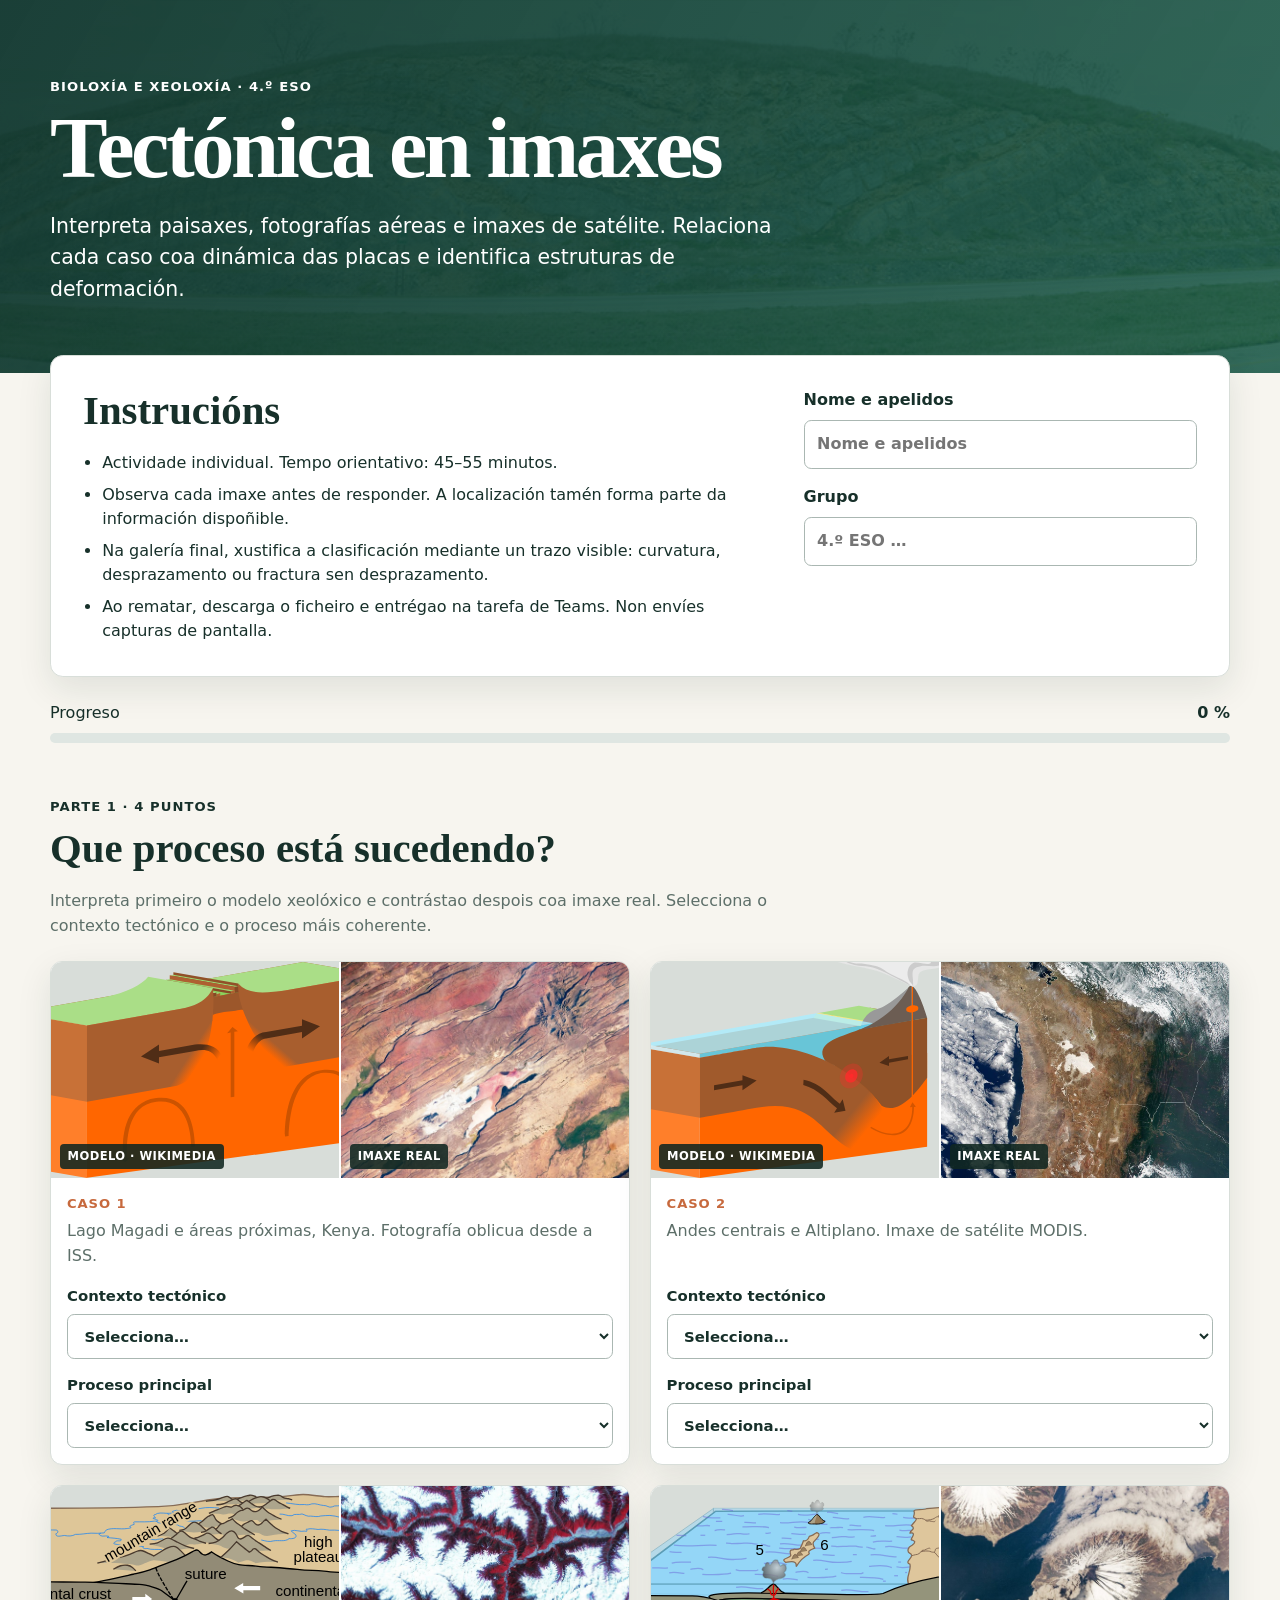
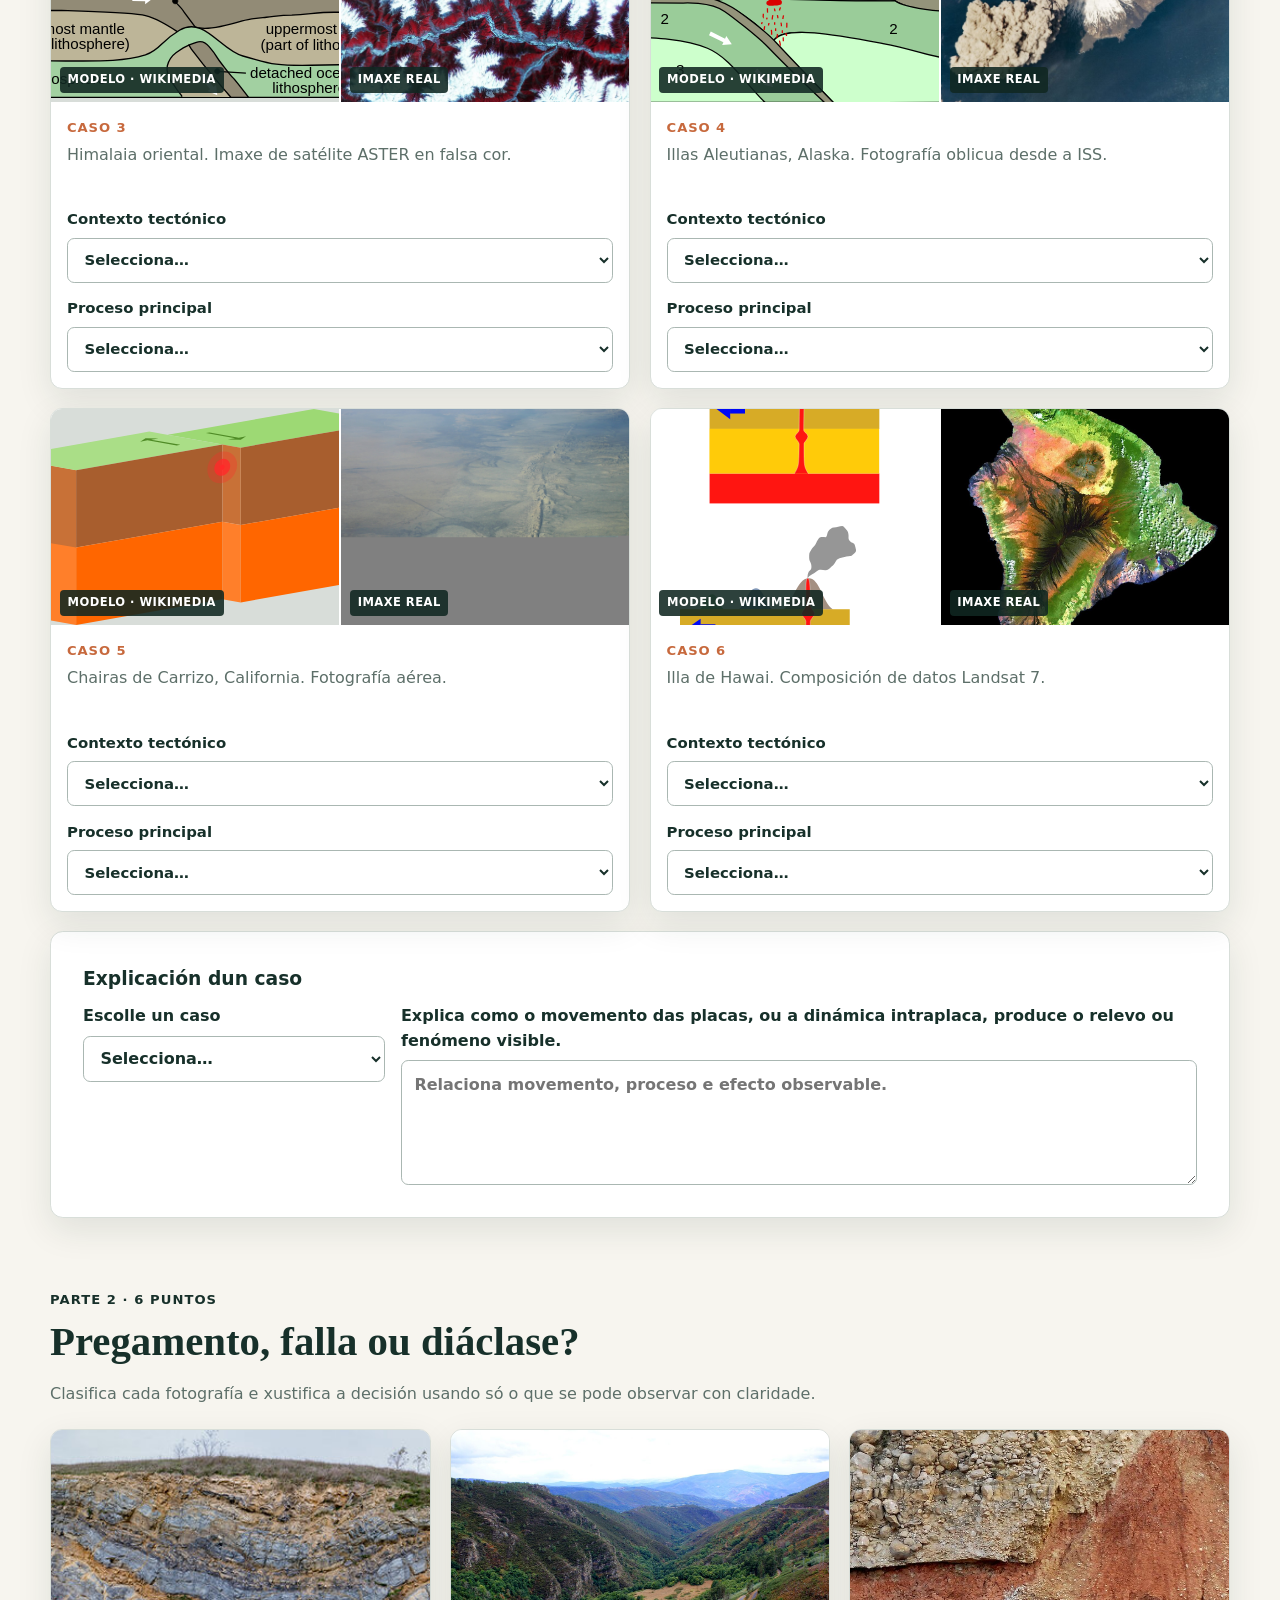
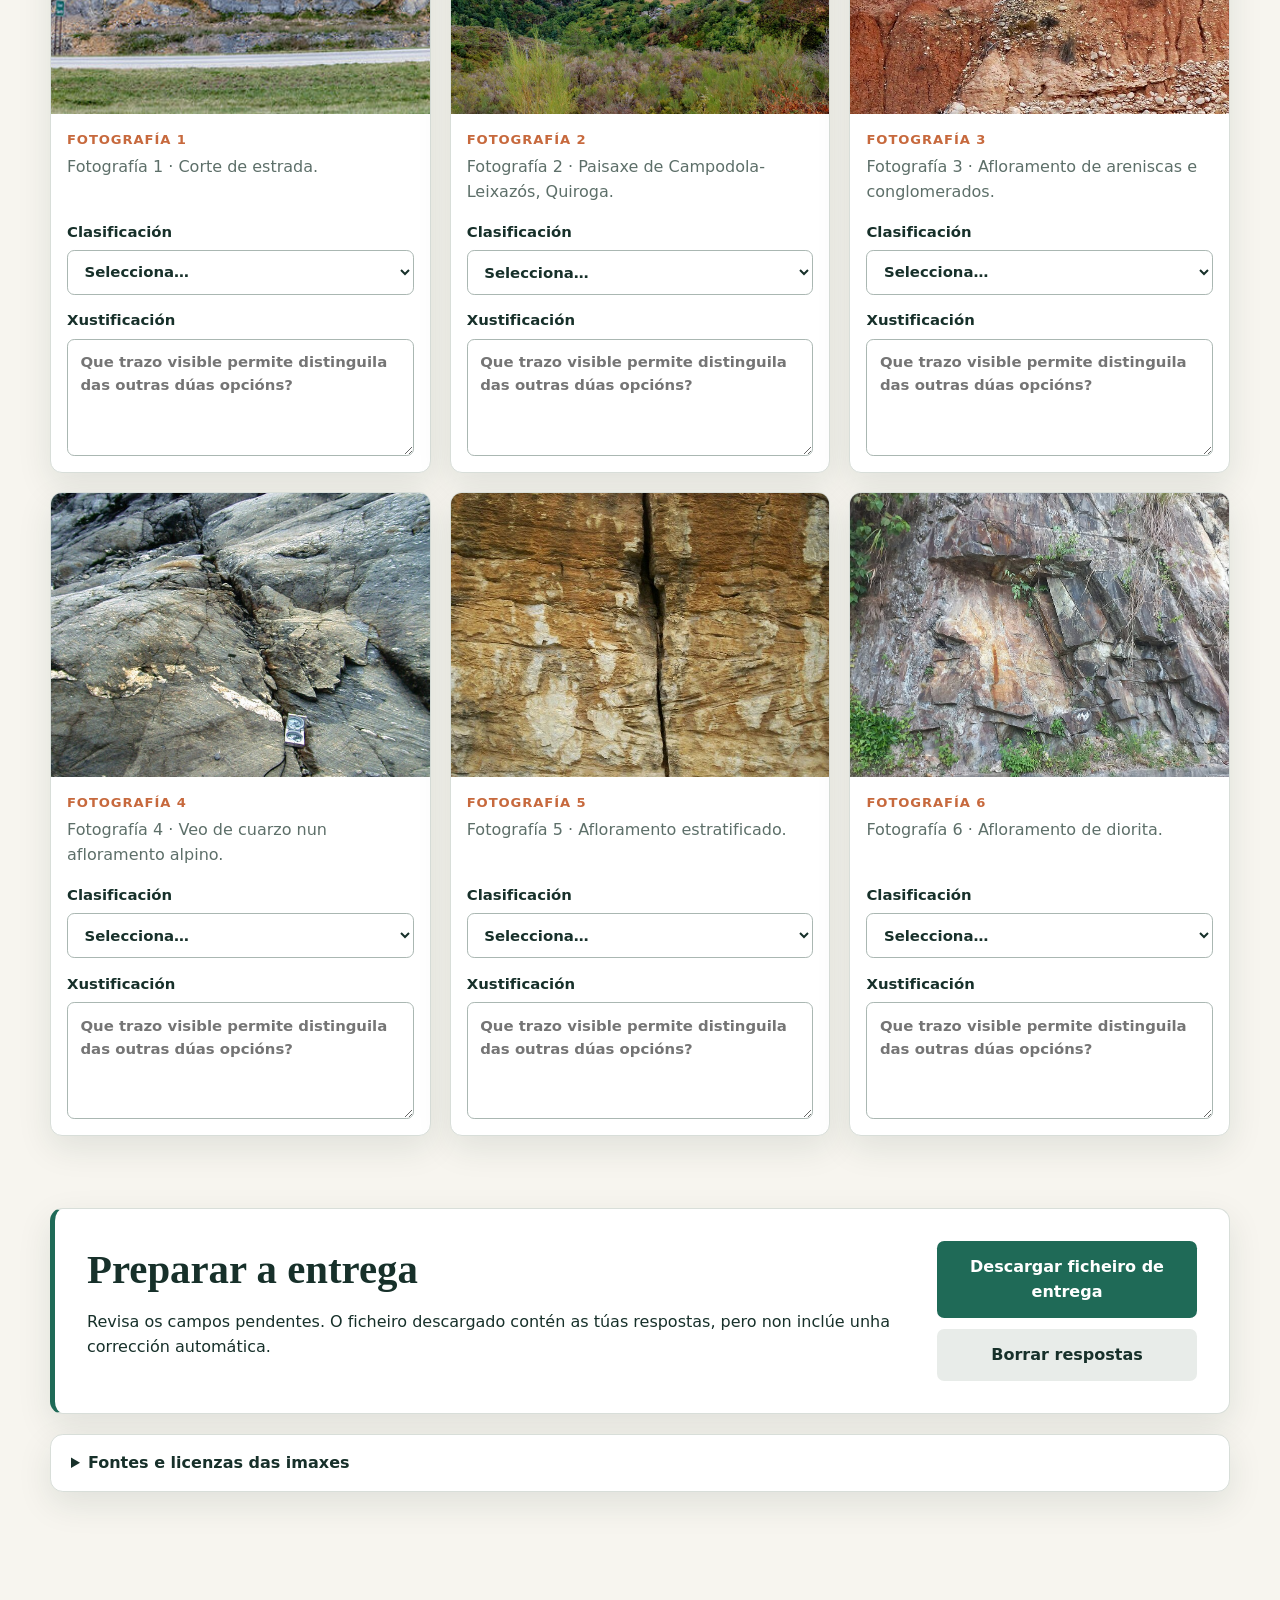
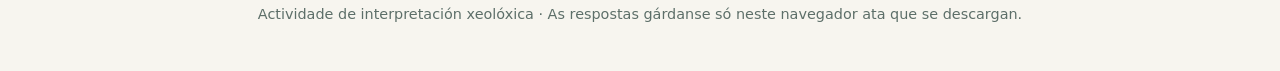
==== bioloxia-xeoloxia-4eso/tectonica/tectonica-en-imaxes/index.html @ 09c341d7 "feat: add interactive tectonics image activity" ====
<!doctype html>
<html lang="gl">
<head>
  <meta charset="utf-8">
  <meta name="viewport" content="width=device-width, initial-scale=1">
  <meta name="theme-color" content="#173f35">
  <title>Tectónica en imaxes</title>
  <link rel="stylesheet" href="styles.css">
</head>
<body>
  <a class="skip-link" href="#actividade">Ir á actividade</a>
  <header class="site-header">
    <div class="header-inner">
      <p class="eyebrow">Bioloxía e Xeoloxía · 4.º ESO</p>
      <h1>Tectónica en imaxes</h1>
      <p class="lead">Interpreta paisaxes, fotografías aéreas e imaxes de satélite. Relaciona cada caso coa dinámica das placas e identifica estruturas de deformación.</p>
    </div>
  </header>

  <main id="actividade">
    <section class="panel intro" aria-labelledby="instrucions">
      <div>
        <h2 id="instrucions">Instrucións</h2>
        <ul>
          <li>Actividade individual. Tempo orientativo: 45–55 minutos.</li>
          <li>Observa cada imaxe antes de responder. A localización tamén forma parte da información dispoñible.</li>
          <li>Na galería final, xustifica a clasificación mediante un trazo visible: curvatura, desprazamento ou fractura sen desprazamento.</li>
          <li>Ao rematar, descarga o ficheiro e entrégao na tarefa de Teams. Non envíes capturas de pantalla.</li>
        </ul>
      </div>
      <div class="student-fields">
        <label>Nome e apelidos
          <input id="studentName" autocomplete="name" placeholder="Nome e apelidos">
        </label>
        <label>Grupo
          <input id="studentGroup" placeholder="4.º ESO …">
        </label>
      </div>
    </section>

    <div class="progress-wrap" aria-live="polite">
      <div class="progress-meta"><span>Progreso</span><strong id="progressText">0 %</strong></div>
      <div class="progress-track"><span id="progressBar"></span></div>
    </div>

    <section aria-labelledby="parte1">
      <div class="section-heading">
        <p class="section-number">Parte 1 · 4 puntos</p>
        <h2 id="parte1">Que proceso está sucedendo?</h2>
        <p>Interpreta primeiro o modelo xeolóxico e contrástao despois coa imaxe real. Selecciona o contexto tectónico e o proceso máis coherente.</p>
      </div>
      <div id="tectonicCases" class="case-grid"></div>

      <article class="panel synthesis">
        <h3>Explicación dun caso</h3>
        <div class="two-columns">
          <label>Escolle un caso
            <select id="synthesisCase">
              <option value="">Selecciona…</option>
              <option value="1">Caso 1</option>
              <option value="2">Caso 2</option>
              <option value="3">Caso 3</option>
              <option value="4">Caso 4</option>
              <option value="5">Caso 5</option>
              <option value="6">Caso 6</option>
            </select>
          </label>
          <label class="wide">Explica como o movemento das placas, ou a dinámica intraplaca, produce o relevo ou fenómeno visible.
            <textarea id="synthesisText" rows="4" placeholder="Relaciona movemento, proceso e efecto observable."></textarea>
          </label>
        </div>
      </article>
    </section>

    <section aria-labelledby="parte2">
      <div class="section-heading">
        <p class="section-number">Parte 2 · 6 puntos</p>
        <h2 id="parte2">Pregamento, falla ou diáclase?</h2>
        <p>Clasifica cada fotografía e xustifica a decisión usando só o que se pode observar con claridade.</p>
      </div>
      <div id="deformationCases" class="gallery-grid"></div>
    </section>

    <section class="panel submit-panel" aria-labelledby="entrega">
      <div>
        <h2 id="entrega">Preparar a entrega</h2>
        <p>Revisa os campos pendentes. O ficheiro descargado contén as túas respostas, pero non inclúe unha corrección automática.</p>
        <p id="validationMessage" class="validation" role="status"></p>
      </div>
      <div class="actions">
        <button id="downloadBtn" class="primary">Descargar ficheiro de entrega</button>
        <button id="clearBtn" class="secondary" type="button">Borrar respostas</button>
      </div>
    </section>

    <details class="sources">
      <summary>Fontes e licenzas das imaxes</summary>
      <div class="source-columns">
        <div>
          <h3>Modelos tectónicos · Wikimedia Commons</h3>
          <ol>
            <li><a href="https://commons.wikimedia.org/wiki/File:Continental-continental_constructive_plate_boundary.svg" target="_blank" rel="noopener">Rift continental</a> — domdomegg, CC BY 4.0.</li>
            <li><a href="https://commons.wikimedia.org/wiki/File:Oceanic-continental_destructive_plate_boundary.svg" target="_blank" rel="noopener">Subdución océano–continente</a> — domdomegg, CC BY 4.0.</li>
            <li><a href="https://commons.wikimedia.org/wiki/File:Continental-continental_convergence_en.svg" target="_blank" rel="noopener">Colisión continental</a> — USGS, Nefronus e Gretarsson, CC0.</li>
            <li><a href="https://commons.wikimedia.org/wiki/File:Oceanic-oceanic_convergence.svg" target="_blank" rel="noopener">Subdución océano–océano e arco insular</a> — Medium69 e Bibar, CC0.</li>
            <li><a href="https://commons.wikimedia.org/wiki/File:Continental-continental_conservative_plate_boundary_opposite_directions.svg" target="_blank" rel="noopener">Límite transformante</a> — domdomegg, CC BY 4.0.</li>
            <li><a href="https://commons.wikimedia.org/wiki/File:Hotspot(geology)-1.svg" target="_blank" rel="noopener">Punto quente</a> — Los688, licenza libre indicada na ficha de Commons.</li>
          </ol>
          <p>Son modelos didácticos: simplifican o proceso e non están a escala.</p>
        </div>
        <div>
          <h3>Imaxes reais · tectónica global</h3>
          <ol>
            <li><a href="https://science.nasa.gov/earth/earth-observatory/east-african-rift-valley-kenya-77566/" target="_blank" rel="noopener">África oriental</a> — ISS Crew Earth Observations / NASA. Recurso público de NASA.</li>
            <li><a href="https://science.nasa.gov/earth/earth-observatory/altiplano-south-america-1152/" target="_blank" rel="noopener">Andes e Altiplano</a> — NASA GSFC / MODIS. Recurso público de NASA.</li>
            <li><a href="https://science.nasa.gov/resource/the-himalayas/" target="_blank" rel="noopener">Himalaia</a> — USGS EROS / ASTER / NASA. Recurso público de organismos federais dos EUA.</li>
            <li><a href="https://science.nasa.gov/earth/earth-observatory/activity-at-cleveland-volcano-aleutian-islands-6592/" target="_blank" rel="noopener">Illas Aleutianas</a> — ISS Crew Earth Observations / NASA. Recurso público de NASA.</li>
            <li><a href="https://www.usgs.gov/media/images/san-andreas-fault" target="_blank" rel="noopener">Falla de San Andreas</a> — USGS. Dominio público segundo a fonte.</li>
            <li><a href="https://science.nasa.gov/earth/earth-observatory/the-big-island-of-hawaii-2449/" target="_blank" rel="noopener">Illa de Hawai</a> — NOAA / Landsat 7 / NASA. Recurso público.</li>
          </ol>
        </div>
        <div class="sources-wide">
          <h3>Deformación</h3>
          <ol>
            <li><a href="https://commons.wikimedia.org/wiki/File:Anticlines_and_Synclines.jpg" target="_blank" rel="noopener">Anticlines and Synclines</a> — USGS, CC BY 2.0.</li>
            <li><a href="https://commons.wikimedia.org/wiki/File:53-Plegamiento_geol%C3%B3gico_de_Campodola-Leixaz%C3%B3s,_Quiroga.jpg" target="_blank" rel="noopener">Campodola-Leixazós</a> — feelSacra, CC BY-SA 4.0.</li>
            <li><a href="https://commons.wikimedia.org/wiki/File:Falla_normal.jpg" target="_blank" rel="noopener">Falla normal</a> — Arturo González, CC BY-SA 4.0.</li>
            <li><a href="https://commons.wikimedia.org/wiki/File:Strike-slip_fault.jpg" target="_blank" rel="noopener">Strike-slip fault</a> — Jide, dominio público.</li>
            <li><a href="https://commons.wikimedia.org/wiki/File:Diaclase_Ranchot.JPG" target="_blank" rel="noopener">Diaclase Ranchot</a> — Juraastro, CC BY-SA 3.0.</li>
            <li><a href="https://commons.wikimedia.org/wiki/File:Jointed_diorite_outcrop,_Dalupirip,_Itogon,_Benguet_02.jpg" target="_blank" rel="noopener">Jointed diorite</a> — Paul Christian B. Yang-ed, CC BY-SA 4.0.</li>
          </ol>
        </div>
      </div>
      <p>As fotografías da galería só foron redimensionadas e comprimidas para facilitar a carga. As licenzas con obriga de atribución consérvanse nesta páxina.</p>
    </details>
  </main>

  <dialog id="imageDialog">
    <button id="closeDialog" aria-label="Pechar imaxe">Pechar</button>
    <img id="dialogImage" alt="">
    <p id="dialogCaption"></p>
  </dialog>

  <footer>
    <p>Actividade de interpretación xeolóxica · As respostas gárdanse só neste navegador ata que se descargan.</p>
  </footer>
  <script src="app.js"></script>
</body>
</html>
---- bioloxia-xeoloxia-4eso/tectonica/tectonica-en-imaxes/styles.css ----
:root {
  --ink: #17302a;
  --muted: #5d6f69;
  --paper: #f7f5ef;
  --card: #ffffff;
  --line: #d8ded9;
  --accent: #1f6a57;
  --accent-2: #c7693d;
  --focus: #f2b84b;
  --shadow: 0 12px 34px rgba(22, 48, 42, .10);
}

* { box-sizing: border-box; }
html { scroll-behavior: smooth; }
body {
  margin: 0;
  color: var(--ink);
  background: var(--paper);
  font-family: Inter, ui-sans-serif, system-ui, -apple-system, BlinkMacSystemFont, "Segoe UI", sans-serif;
  line-height: 1.55;
}
a { color: #175b4c; }
button, input, select, textarea { font: inherit; }
button, select, input, textarea { border-radius: .45rem; }
button:focus-visible, input:focus-visible, select:focus-visible, textarea:focus-visible, a:focus-visible {
  outline: 3px solid var(--focus);
  outline-offset: 2px;
}
.skip-link {
  position: absolute;
  left: 1rem;
  top: -4rem;
  z-index: 20;
  background: #fff;
  padding: .75rem 1rem;
}
.skip-link:focus { top: 1rem; }
.site-header {
  background:
    linear-gradient(120deg, rgba(19, 57, 48, .96), rgba(29, 91, 73, .88)),
    url("assets/galeria_pregamento_1.jpg") center / cover;
  color: #fff;
  padding: 4.8rem 1.25rem 4.2rem;
}
.header-inner, main { width: min(1180px, calc(100% - 2rem)); margin: 0 auto; }
.eyebrow, .section-number {
  margin: 0 0 .55rem;
  font-weight: 750;
  letter-spacing: .08em;
  text-transform: uppercase;
  font-size: .82rem;
}
h1 { margin: 0; font-family: Georgia, serif; font-size: clamp(2.5rem, 7vw, 5.4rem); line-height: .98; letter-spacing: -.04em; }
.lead { max-width: 760px; margin: 1.25rem 0 0; font-size: clamp(1.05rem, 2vw, 1.28rem); }
main { padding: 2rem 0 4rem; }
h2 { font-family: Georgia, serif; font-size: clamp(1.75rem, 4vw, 2.55rem); line-height: 1.15; margin: 0 0 .7rem; }
h3 { margin: 0 0 .7rem; }
.panel, .case-card, .gallery-card, .sources {
  background: var(--card);
  border: 1px solid var(--line);
  box-shadow: var(--shadow);
}
.panel { border-radius: .8rem; padding: clamp(1.1rem, 3vw, 2rem); }
.intro { display: grid; grid-template-columns: 1.4fr .8fr; gap: 2rem; margin-top: -3.1rem; position: relative; }
.intro ul { margin-bottom: 0; padding-left: 1.2rem; }
.intro li + li { margin-top: .4rem; }
.student-fields { display: grid; gap: 1rem; align-content: start; }
label { display: grid; gap: .4rem; font-weight: 700; }
input, select, textarea {
  width: 100%;
  border: 1px solid #aab7b2;
  background: #fff;
  color: var(--ink);
  padding: .72rem .78rem;
}
textarea { resize: vertical; min-height: 6rem; }
.progress-wrap { margin: 1.5rem 0 3.4rem; }
.progress-meta { display: flex; justify-content: space-between; margin-bottom: .45rem; }
.progress-track { height: .6rem; border-radius: 99px; background: #dfe6e2; overflow: hidden; }
.progress-track span { display: block; width: 0; height: 100%; background: var(--accent-2); transition: width .2s ease; }
.section-heading { max-width: 780px; margin: 0 0 1.4rem; }
.section-heading p:last-child { color: var(--muted); margin-bottom: 0; }
section + section { margin-top: 4.5rem; }
.case-grid { display: grid; grid-template-columns: repeat(2, minmax(0, 1fr)); gap: 1.2rem; }
.case-card, .gallery-card { border-radius: .75rem; overflow: hidden; }
.image-button { display: block; position: relative; width: 100%; padding: 0; border: 0; border-radius: 0; background: #d8ddd9; cursor: zoom-in; overflow: hidden; }
.visual-pair { display: grid; grid-template-columns: 1fr 1fr; gap: 2px; background: #fff; }
.case-card .image-button { aspect-ratio: 4 / 3; }
.gallery-card .image-button { aspect-ratio: 4 / 3; }
.image-button img { width: 100%; height: 100%; object-fit: cover; display: block; }
.visual-tag { position: absolute; left: .55rem; bottom: .55rem; background: rgba(17,39,33,.88); color: #fff; padding: .25rem .48rem; border-radius: .25rem; font-size: .72rem; font-weight: 800; letter-spacing: .04em; text-transform: uppercase; }
.card-body { padding: 1rem; }
.case-label { color: var(--accent-2); font-size: .82rem; font-weight: 800; letter-spacing: .07em; text-transform: uppercase; margin: 0 0 .3rem; }
.caption { color: var(--muted); margin: 0 0 1rem; min-height: 3.1rem; }
.fields { display: grid; gap: .9rem; }
.fields label { font-size: .93rem; }
.synthesis { margin-top: 1.2rem; }
.two-columns { display: grid; grid-template-columns: .55fr 1.45fr; gap: 1rem; align-items: start; }
.gallery-grid { display: grid; grid-template-columns: repeat(3, minmax(0, 1fr)); gap: 1.2rem; }
.gallery-card textarea { min-height: 7rem; }
.submit-panel { display: flex; gap: 2rem; justify-content: space-between; align-items: center; border-left: 5px solid var(--accent); }
.submit-panel p { margin-bottom: 0; }
.actions { display: grid; gap: .7rem; min-width: 260px; }
button.primary, button.secondary {
  border: 0;
  padding: .85rem 1rem;
  font-weight: 800;
  cursor: pointer;
}
button.primary { background: var(--accent); color: #fff; }
button.primary:hover { background: #175443; }
button.secondary { background: #e8ece9; color: var(--ink); }
.validation { color: #8a341f; font-weight: 700; }
.sources { border-radius: .8rem; margin-top: 1.2rem; padding: 1rem 1.25rem; }
.sources summary { cursor: pointer; font-weight: 800; }
.source-columns { display: grid; grid-template-columns: 1fr 1fr; gap: 2rem; margin-top: 1rem; }
.sources-wide { grid-column: 1 / -1; }
.sources li + li { margin-top: .45rem; }
dialog { width: min(1120px, 94vw); border: 0; border-radius: .7rem; padding: 1rem; background: #101a17; color: white; }
dialog::backdrop { background: rgba(0,0,0,.82); }
dialog img { width: 100%; max-height: 78vh; object-fit: contain; display: block; margin-top: .8rem; }
dialog button { float: right; padding: .5rem .8rem; border: 0; cursor: pointer; }
dialog p { margin-bottom: 0; }
footer { text-align: center; padding: 2rem 1rem; color: var(--muted); font-size: .9rem; }
.missing { border-color: #bd4b2f !important; background: #fff7f4 !important; }

@media (max-width: 850px) {
  .intro, .two-columns, .source-columns { grid-template-columns: 1fr; }
  .gallery-grid { grid-template-columns: repeat(2, minmax(0, 1fr)); }
  .intro { margin-top: -2rem; }
}
@media (max-width: 620px) {
  .site-header { padding-top: 3.5rem; }
  .case-grid, .gallery-grid { grid-template-columns: 1fr; }
  .visual-pair { grid-template-columns: 1fr; }
  .submit-panel { display: grid; }
  .actions { min-width: 0; }
  .caption { min-height: 0; }
}
@media print {
  .site-header { padding: 1rem; background: #fff; color: #000; }
  .progress-wrap, .actions, .sources, footer { display: none; }
  .intro { margin-top: 0; }
  .case-grid, .gallery-grid { display: block; }
  .case-card, .gallery-card { break-inside: avoid; box-shadow: none; margin-bottom: 1rem; }
}
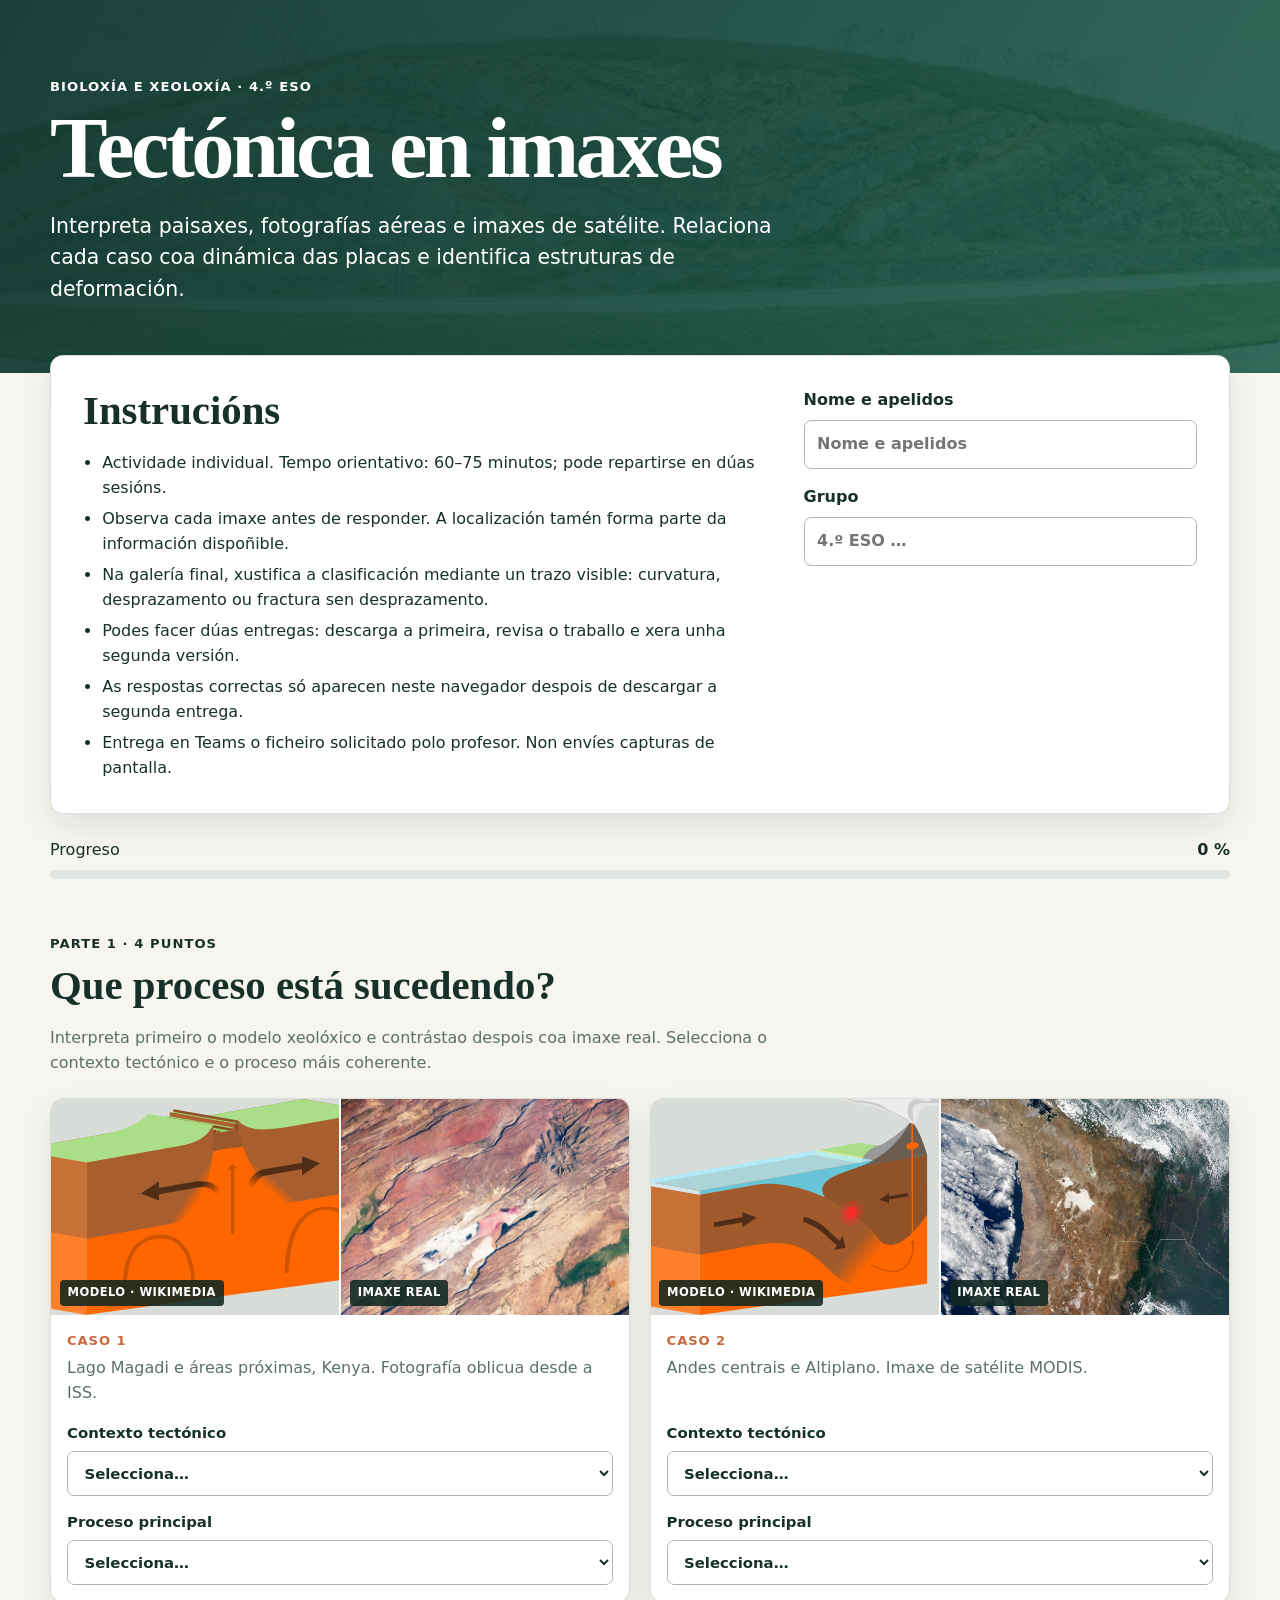
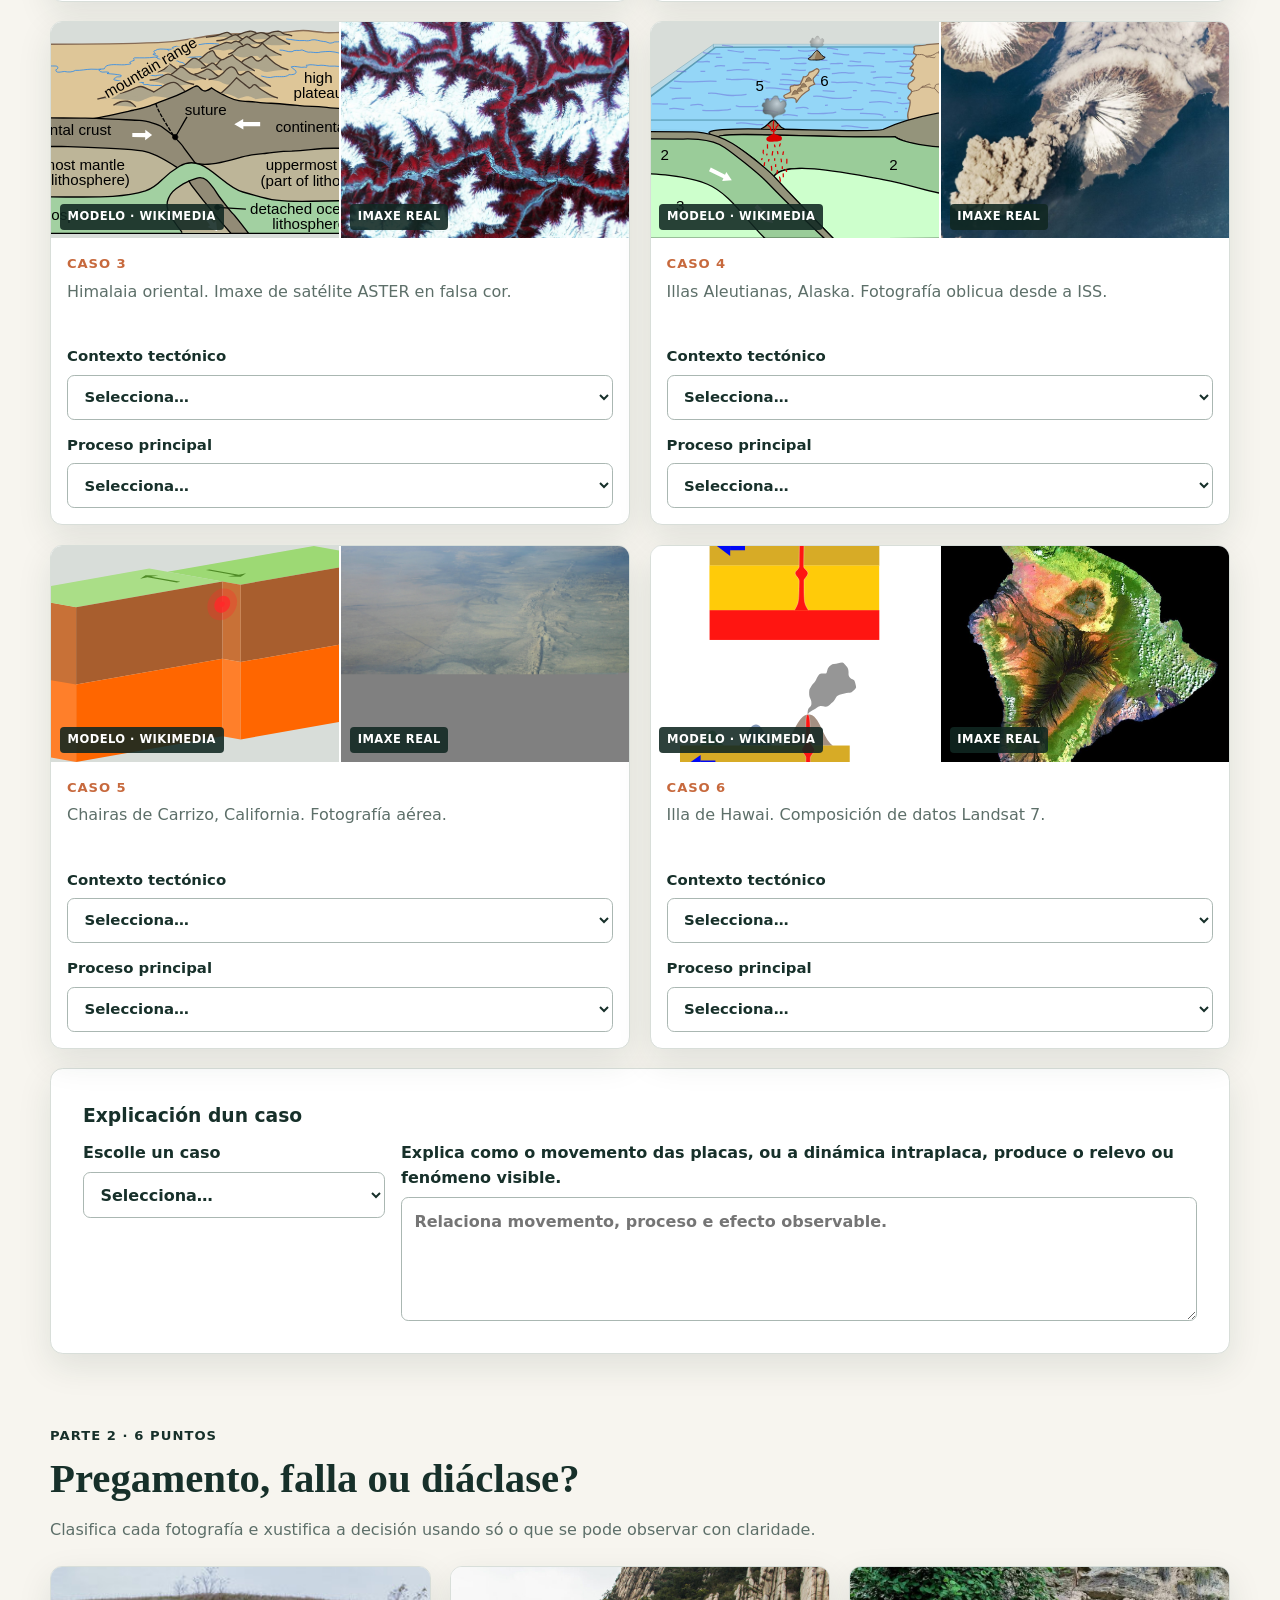
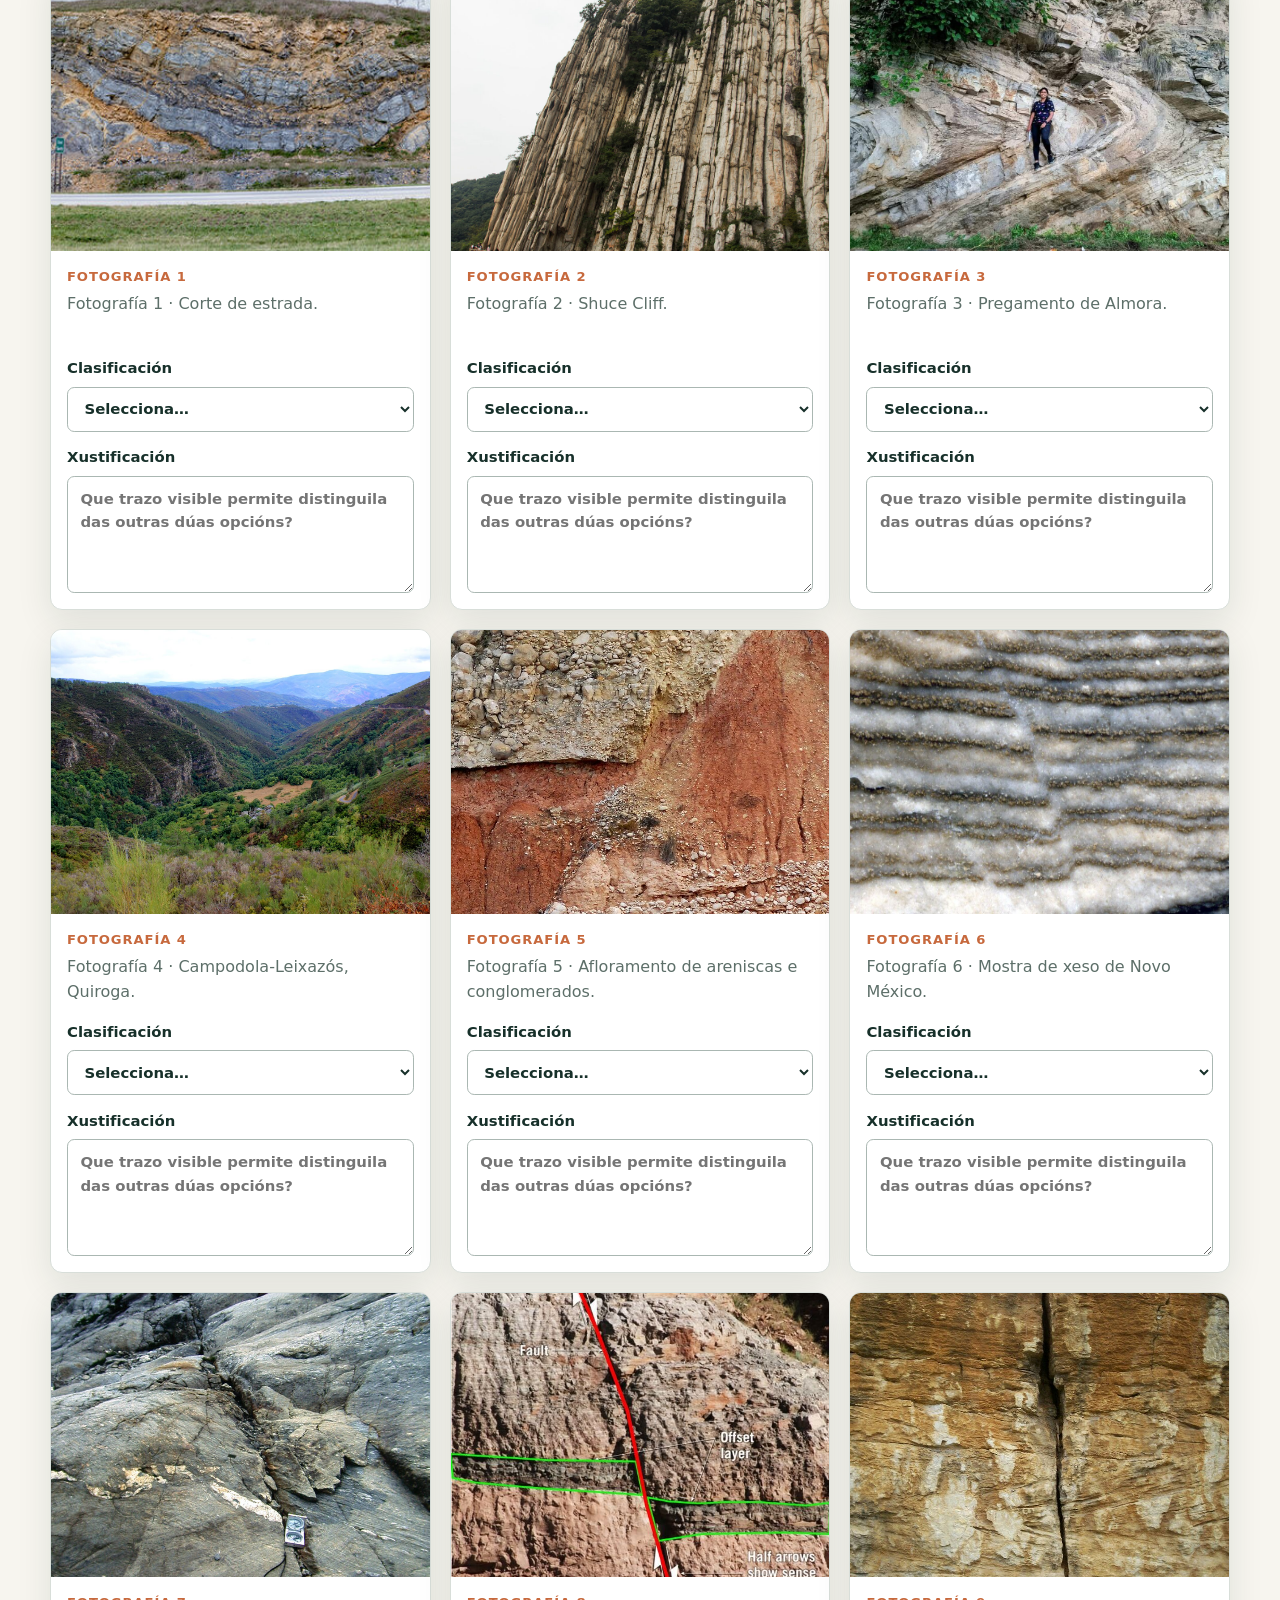
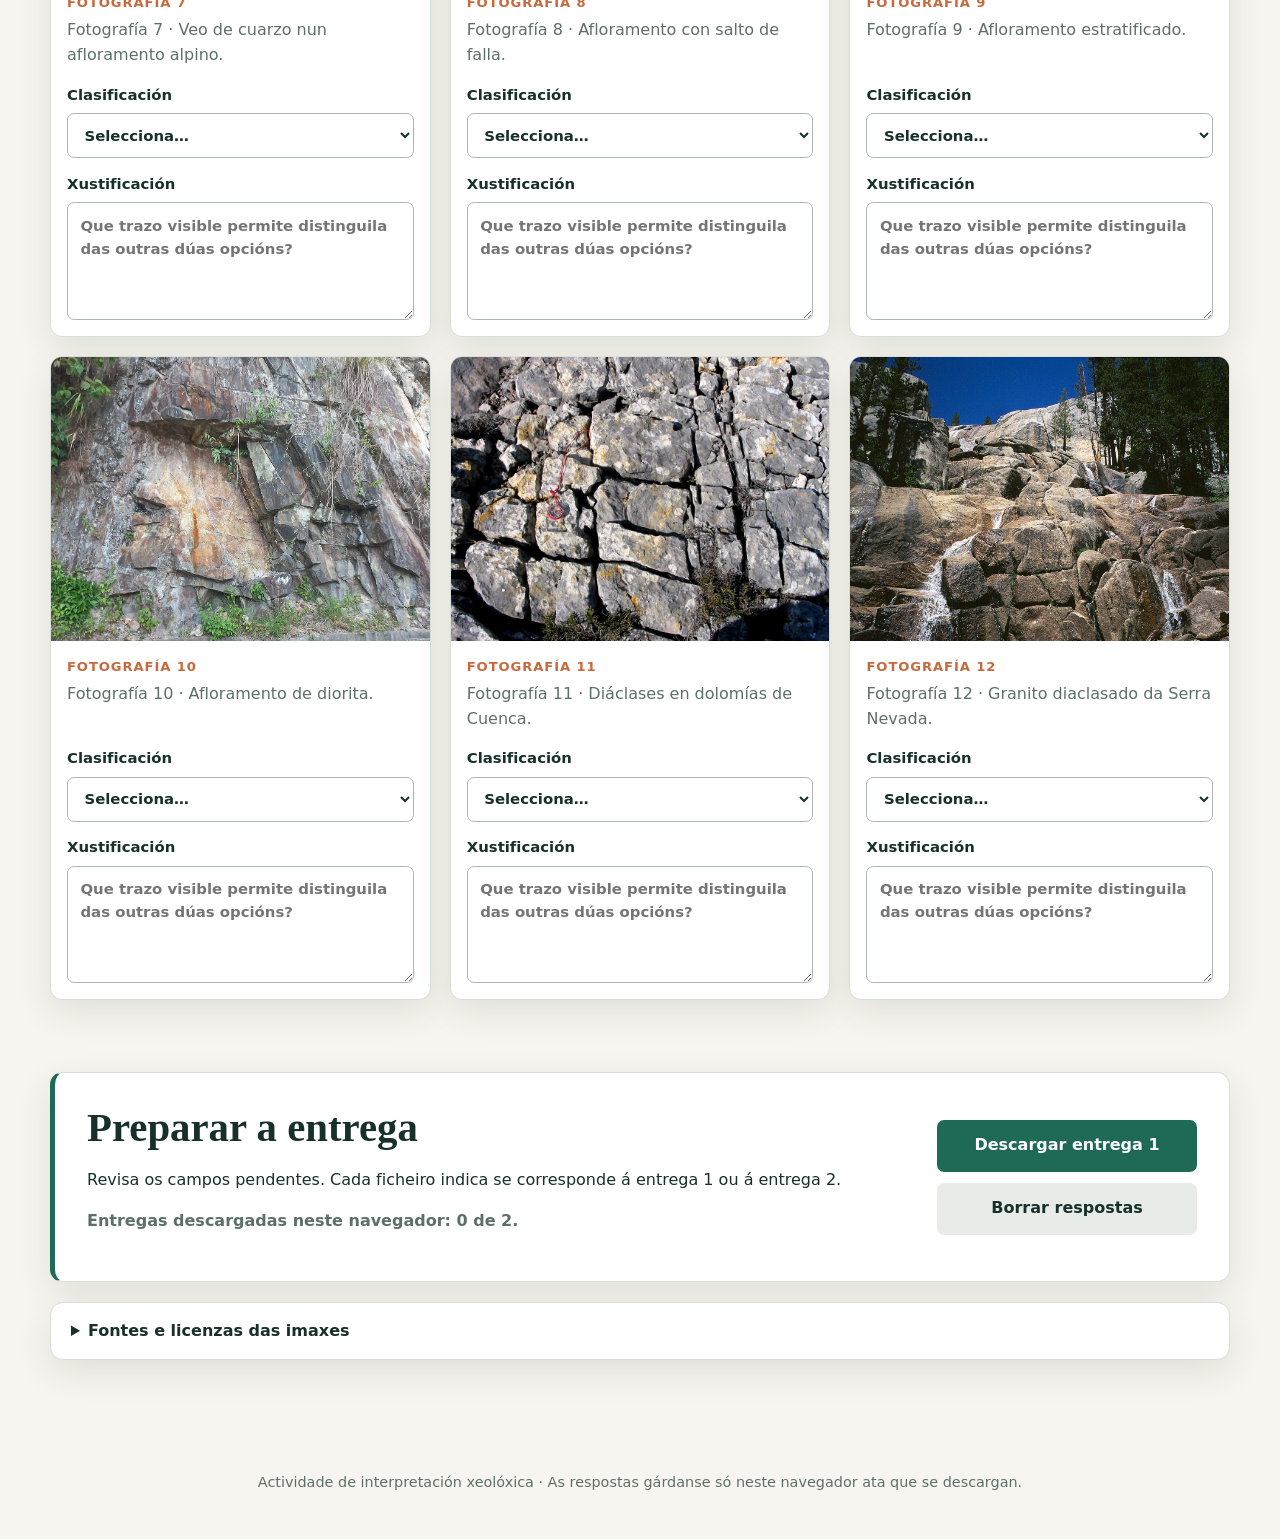
==== commit 2bd87345: "feat: expand geology gallery and add two-attempt review" ====
--- a/bioloxia-xeoloxia-4eso/tectonica/tectonica-en-imaxes/index.html
+++ b/bioloxia-xeoloxia-4eso/tectonica/tectonica-en-imaxes/index.html
@@ -22,10 +22,12 @@
       <div>
         <h2 id="instrucions">Instrucións</h2>
         <ul>
-          <li>Actividade individual. Tempo orientativo: 45–55 minutos.</li>
+          <li>Actividade individual. Tempo orientativo: 60–75 minutos; pode repartirse en dúas sesións.</li>
           <li>Observa cada imaxe antes de responder. A localización tamén forma parte da información dispoñible.</li>
           <li>Na galería final, xustifica a clasificación mediante un trazo visible: curvatura, desprazamento ou fractura sen desprazamento.</li>
-          <li>Ao rematar, descarga o ficheiro e entrégao na tarefa de Teams. Non envíes capturas de pantalla.</li>
+          <li>Podes facer dúas entregas: descarga a primeira, revisa o traballo e xera unha segunda versión.</li>
+          <li>As respostas correctas só aparecen neste navegador despois de descargar a segunda entrega.</li>
+          <li>Entrega en Teams o ficheiro solicitado polo profesor. Non envíes capturas de pantalla.</li>
         </ul>
       </div>
       <div class="student-fields">
@@ -84,14 +86,18 @@
     <section class="panel submit-panel" aria-labelledby="entrega">
       <div>
         <h2 id="entrega">Preparar a entrega</h2>
-        <p>Revisa os campos pendentes. O ficheiro descargado contén as túas respostas, pero non inclúe unha corrección automática.</p>
+        <p>Revisa os campos pendentes. Cada ficheiro indica se corresponde á entrega 1 ou á entrega 2.</p>
+        <p id="attemptStatus" class="attempt-status"></p>
         <p id="validationMessage" class="validation" role="status"></p>
       </div>
       <div class="actions">
-        <button id="downloadBtn" class="primary">Descargar ficheiro de entrega</button>
+        <button id="downloadBtn" class="primary">Descargar entrega 1</button>
+        <button id="revealBtn" class="answer-button" type="button" hidden>Ver respostas correctas</button>
         <button id="clearBtn" class="secondary" type="button">Borrar respostas</button>
       </div>
     </section>
+
+    <section id="answersPanel" class="panel answers-panel" hidden aria-live="polite"></section>
 
     <details class="sources">
       <summary>Fontes e licenzas das imaxes</summary>
@@ -123,11 +129,17 @@
           <h3>Deformación</h3>
           <ol>
             <li><a href="https://commons.wikimedia.org/wiki/File:Anticlines_and_Synclines.jpg" target="_blank" rel="noopener">Anticlines and Synclines</a> — USGS, CC BY 2.0.</li>
+            <li><a href="https://commons.wikimedia.org/wiki/File:Shuce_Cliff.jpg" target="_blank" rel="noopener">Shuce Cliff</a> — Dingruogu, CC BY-SA 4.0.</li>
+            <li><a href="https://commons.wikimedia.org/wiki/File:AlmoraQuartz_Mica_SchistStructure-_Asymmetric_Recumbent_Fold.jpg" target="_blank" rel="noopener">Asymmetric Recumbent Fold</a> — Namrota Saha / Geological Survey of India, CC0.</li>
             <li><a href="https://commons.wikimedia.org/wiki/File:53-Plegamiento_geol%C3%B3gico_de_Campodola-Leixaz%C3%B3s,_Quiroga.jpg" target="_blank" rel="noopener">Campodola-Leixazós</a> — feelSacra, CC BY-SA 4.0.</li>
             <li><a href="https://commons.wikimedia.org/wiki/File:Falla_normal.jpg" target="_blank" rel="noopener">Falla normal</a> — Arturo González, CC BY-SA 4.0.</li>
+            <li><a href="https://commons.wikimedia.org/wiki/File:Reverse_fault_in_gyprock_(Castile_Formation,_Upper_Permian%3B_State_Line_outcrop,_southern_Eddy_County,_New_Mexico,_USA)_(15159863205).jpg" target="_blank" rel="noopener">Reverse fault in gyprock</a> — James St. John, CC BY 2.0.</li>
             <li><a href="https://commons.wikimedia.org/wiki/File:Strike-slip_fault.jpg" target="_blank" rel="noopener">Strike-slip fault</a> — Jide, dominio público.</li>
+            <li><a href="https://commons.wikimedia.org/wiki/File:Outcrop_showing_a_fault_offset.jpg" target="_blank" rel="noopener">Outcrop showing a fault offset</a> — Joshua Doubek, CC BY-SA 4.0.</li>
             <li><a href="https://commons.wikimedia.org/wiki/File:Diaclase_Ranchot.JPG" target="_blank" rel="noopener">Diaclase Ranchot</a> — Juraastro, CC BY-SA 3.0.</li>
             <li><a href="https://commons.wikimedia.org/wiki/File:Jointed_diorite_outcrop,_Dalupirip,_Itogon,_Benguet_02.jpg" target="_blank" rel="noopener">Jointed diorite</a> — Paul Christian B. Yang-ed, CC BY-SA 4.0.</li>
+            <li><a href="https://commons.wikimedia.org/wiki/File:Diaclasas_en_dolom%C3%ADas_Cuenca.jpg" target="_blank" rel="noopener">Diáclases en dolomías de Cuenca</a> — PePeEfe, CC BY-SA 4.0.</li>
+            <li><a href="https://commons.wikimedia.org/wiki/File:Jointed_and_weathered_granite_(GeoDIL_number_-_2208).jpg" target="_blank" rel="noopener">Jointed and weathered granite</a> — Dexter Perkins / GeoDIL, CC0.</li>
           </ol>
         </div>
       </div>
--- a/bioloxia-xeoloxia-4eso/tectonica/tectonica-en-imaxes/styles.css
+++ b/bioloxia-xeoloxia-4eso/tectonica/tectonica-en-imaxes/styles.css
@@ -109,8 +109,16 @@
 }
 button.primary { background: var(--accent); color: #fff; }
 button.primary:hover { background: #175443; }
+button.primary:disabled { background: #8b9994; cursor: not-allowed; }
 button.secondary { background: #e8ece9; color: var(--ink); }
+.answer-button { border: 2px solid var(--accent-2); background: #fff7e8; color: var(--ink); padding: .8rem 1rem; font-weight: 800; cursor: pointer; }
+.attempt-status { color: var(--muted); font-weight: 700; }
 .validation { color: #8a341f; font-weight: 700; }
+.answers-panel { border-top: 5px solid var(--accent-2); }
+.answers-panel h3 { margin-top: 1.8rem; }
+.answer-grid { display: grid; grid-template-columns: repeat(2, minmax(0, 1fr)); gap: .8rem; }
+.answer-grid article { border: 1px solid #cad4cf; background: #f8faf8; padding: .9rem; }
+.answer-grid article p { margin: .45rem 0 0; color: var(--muted); }
 .sources { border-radius: .8rem; margin-top: 1.2rem; padding: 1rem 1.25rem; }
 .sources summary { cursor: pointer; font-weight: 800; }
 .source-columns { display: grid; grid-template-columns: 1fr 1fr; gap: 2rem; margin-top: 1rem; }
@@ -136,6 +144,7 @@
   .submit-panel { display: grid; }
   .actions { min-width: 0; }
   .caption { min-height: 0; }
+  .answer-grid { grid-template-columns: 1fr; }
 }
 @media print {
   .site-header { padding: 1rem; background: #fff; color: #000; }
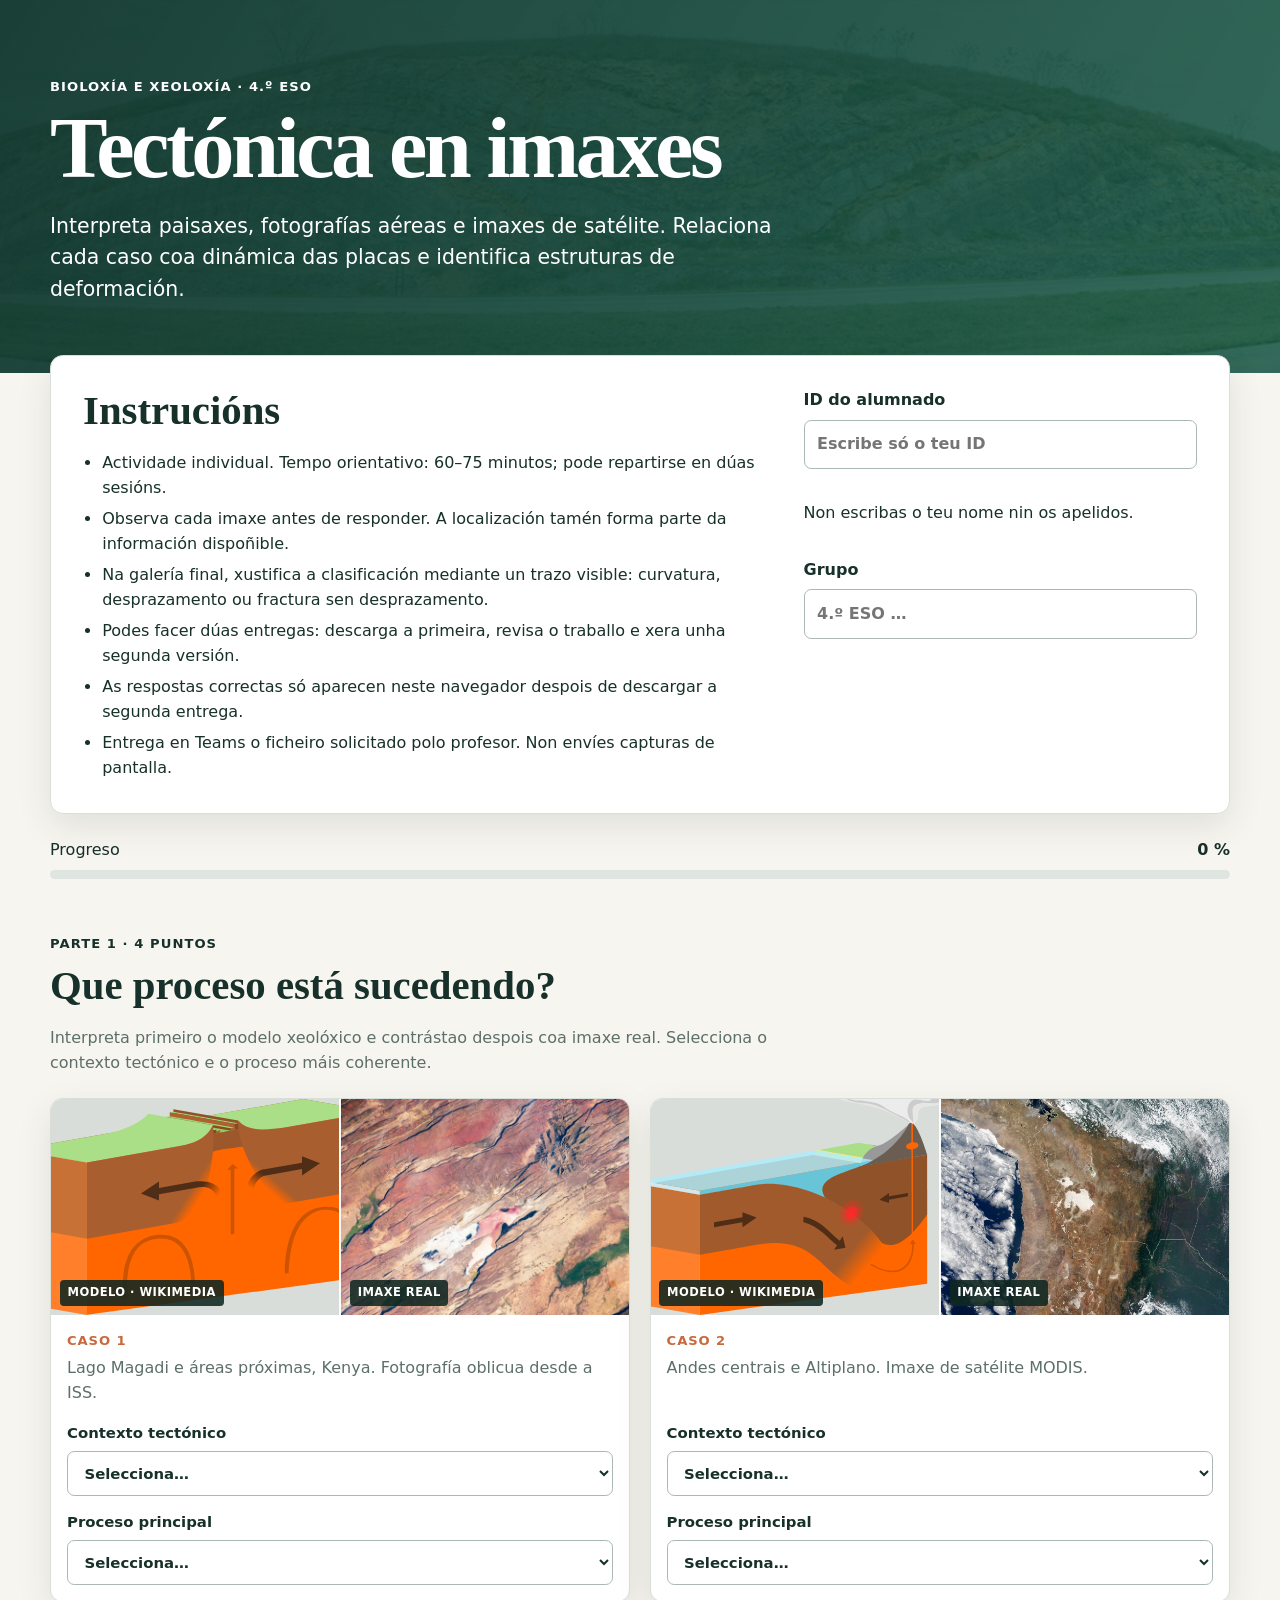
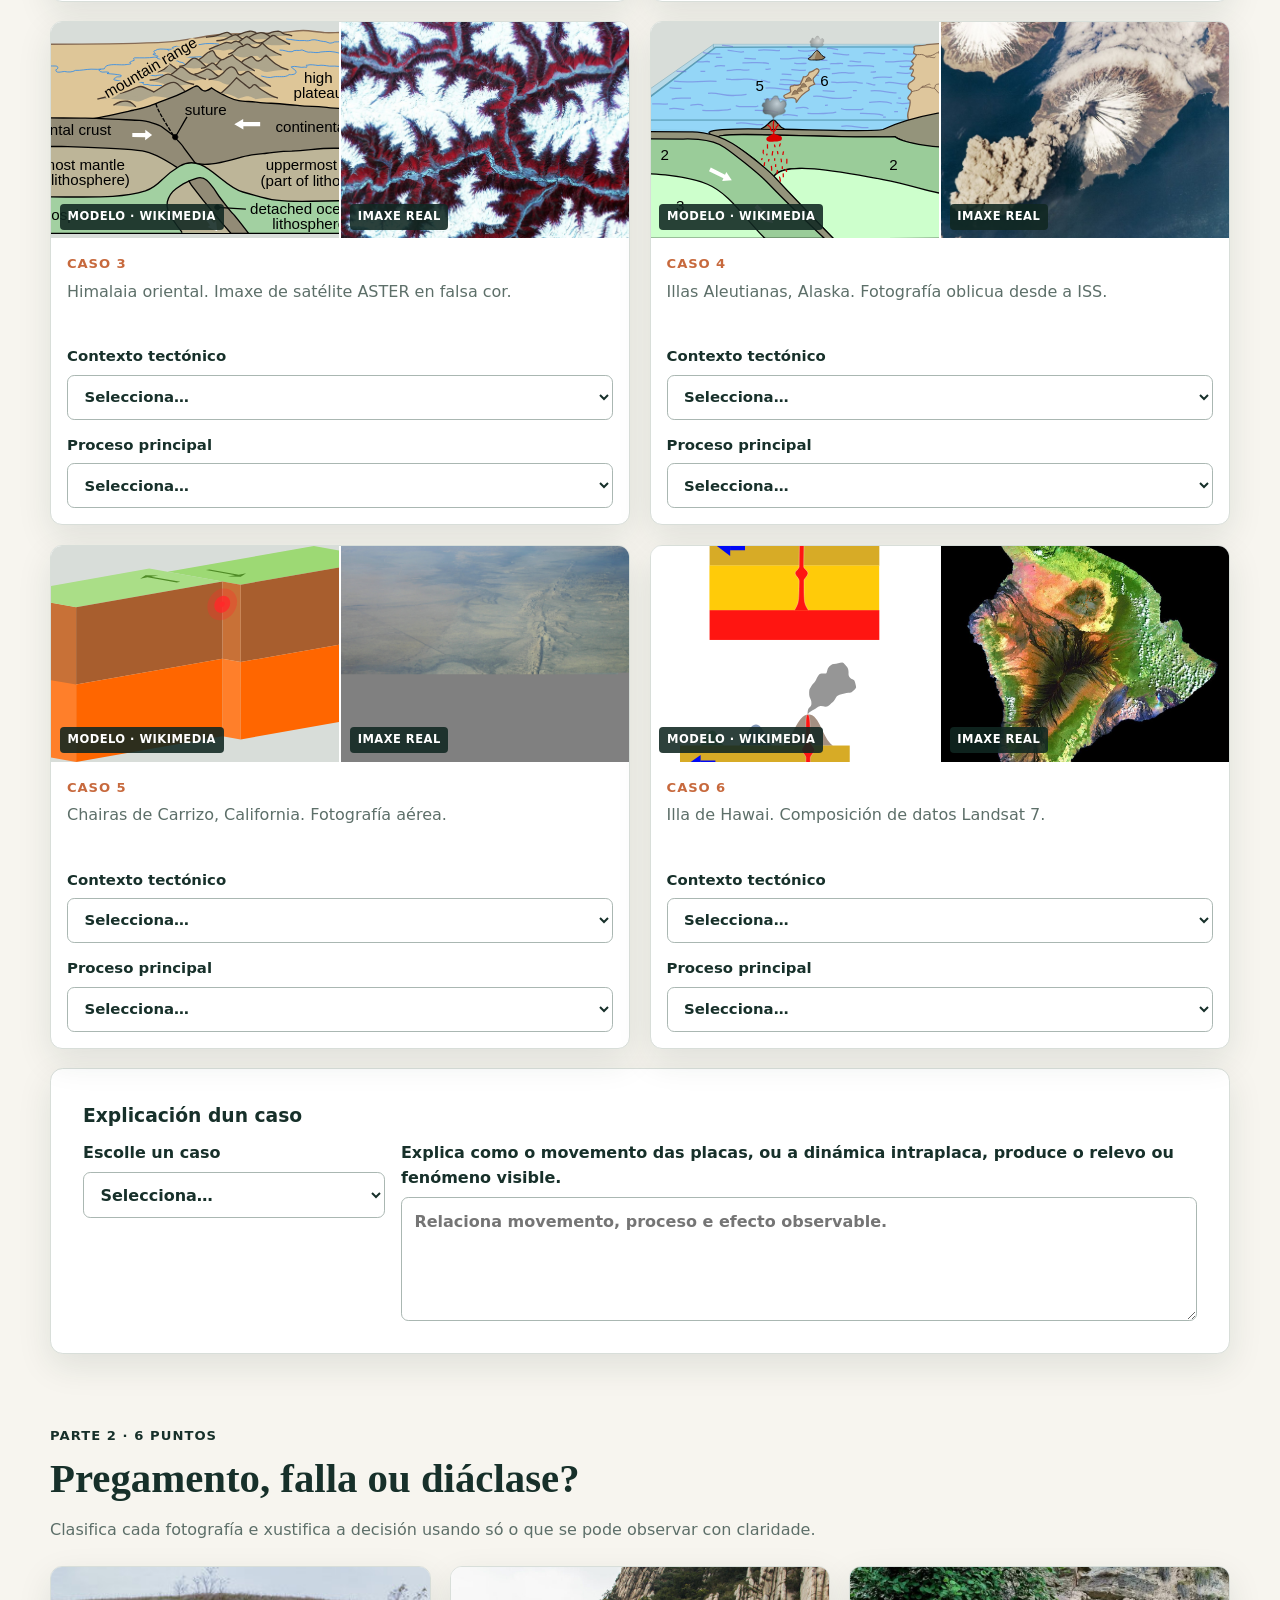
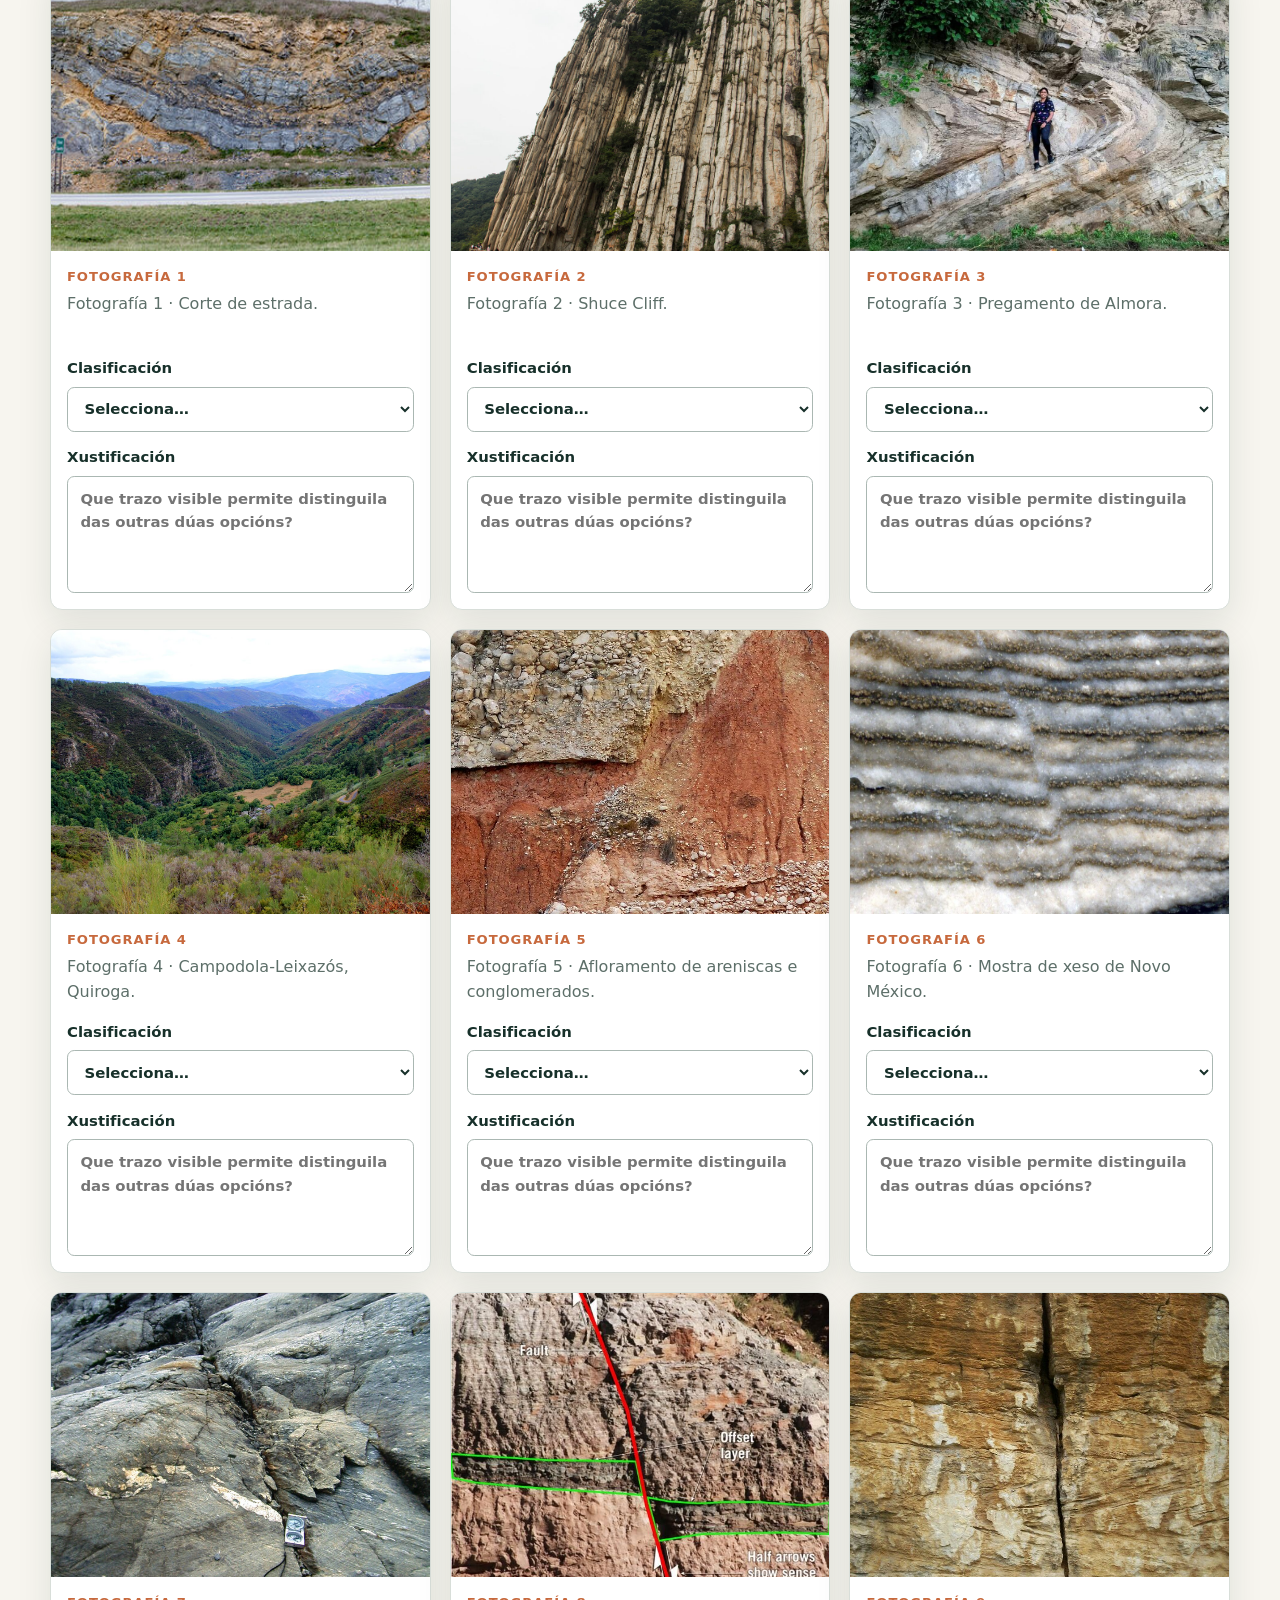
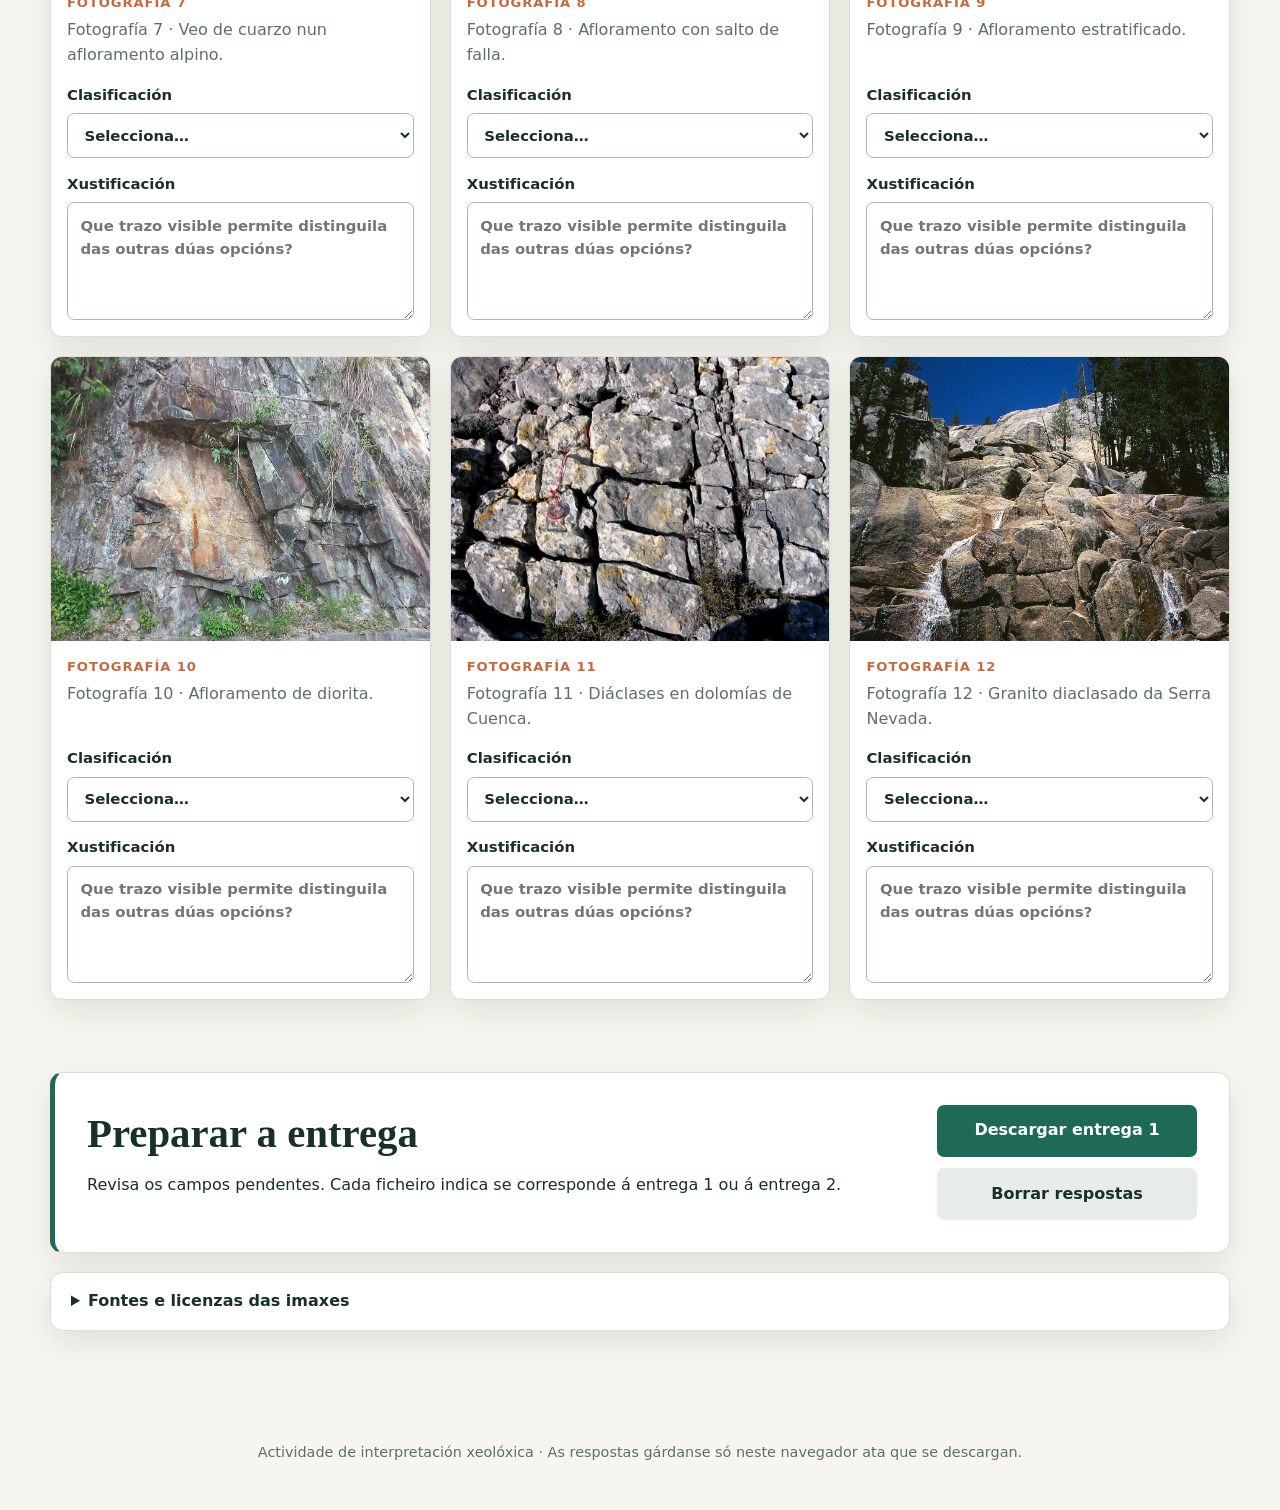
==== commit bedb60b1: "fix: replace student name with anonymous ID" ====
--- a/bioloxia-xeoloxia-4eso/tectonica/tectonica-en-imaxes/index.html
+++ b/bioloxia-xeoloxia-4eso/tectonica/tectonica-en-imaxes/index.html
@@ -31,9 +31,10 @@
         </ul>
       </div>
       <div class="student-fields">
-        <label>Nome e apelidos
-          <input id="studentName" autocomplete="name" placeholder="Nome e apelidos">
+        <label>ID do alumnado
+          <input id="studentId" autocomplete="off" inputmode="text" placeholder="Escribe só o teu ID" aria-describedby="id-help">
         </label>
+        <p id="id-help" class="field-help">Non escribas o teu nome nin os apelidos.</p>
         <label>Grupo
           <input id="studentGroup" placeholder="4.º ESO …">
         </label>
